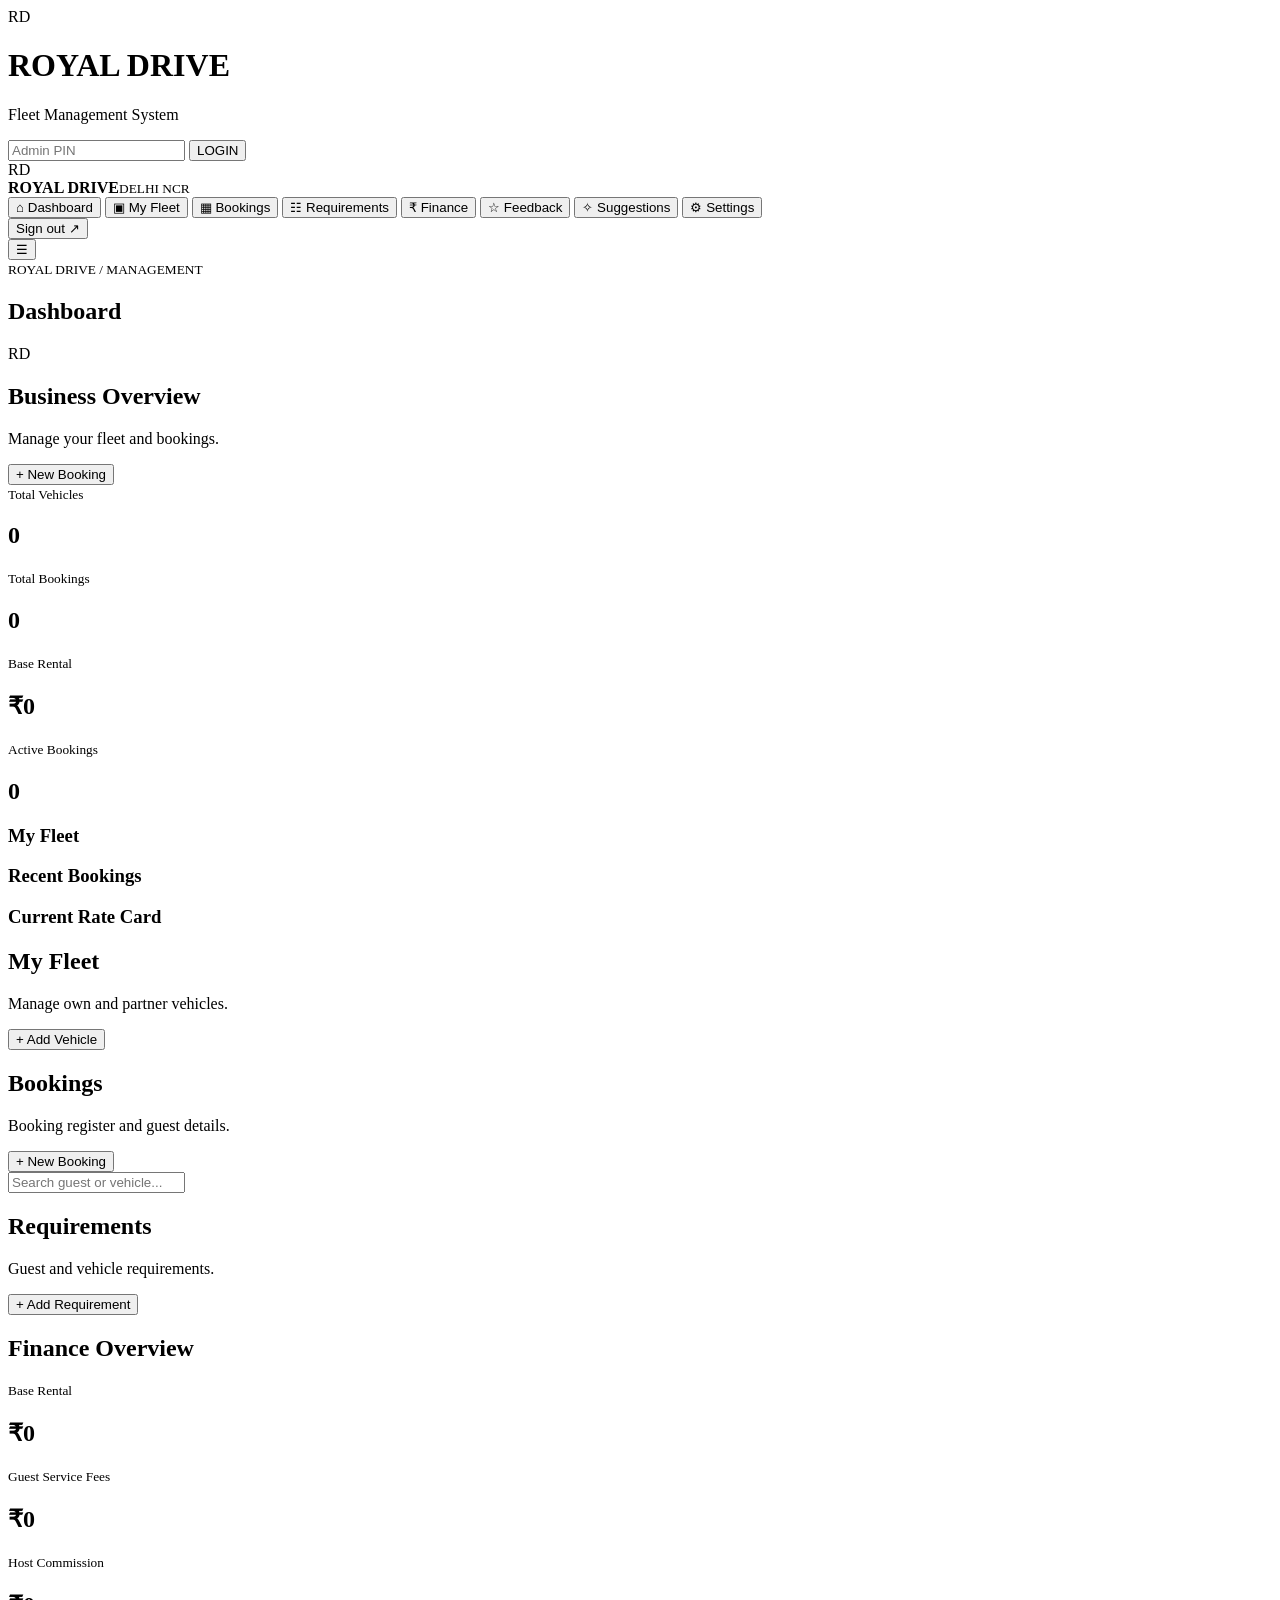
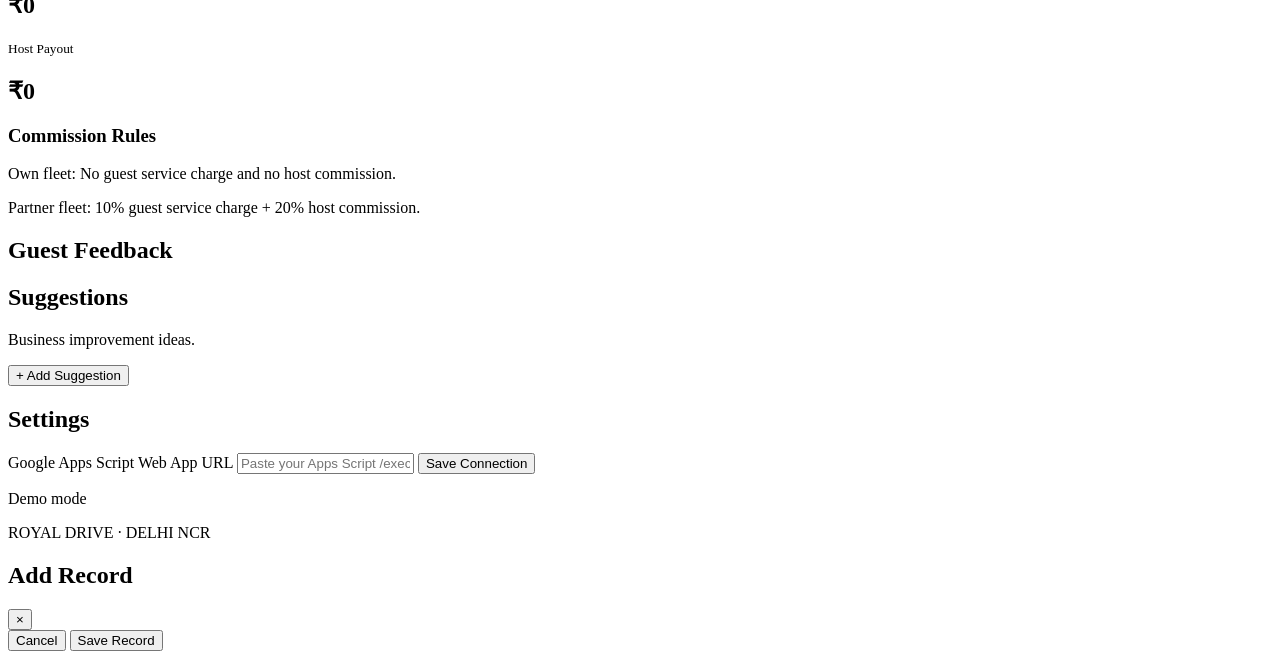
==== index.html @ b7920a38 "Add initial HTML structure for Royal Drive app" ====
<!DOCTYPE html>
<html lang="en">
<head>
<meta charset="UTF-8">
<meta name="viewport" content="width=device-width, initial-scale=1">
<meta name="theme-color" content="#101827">
<title>Royal Drive | Management</title>
<link rel="stylesheet" href="style.css">
</head>
<body>

<div id="login" class="login">
  <div class="login-box">
    <div class="logo">RD</div>
    <h1>ROYAL DRIVE</h1>
    <p>Fleet Management System</p>
    <input id="pin" type="password" placeholder="Admin PIN">
    <button onclick="login()">LOGIN</button>
    <small id="loginError"></small>
  </div>
</div>

<div id="app" class="hidden">
  <aside id="sidebar">
    <div class="brand"><span class="logo small">RD</span>
      <div><b>ROYAL DRIVE</b><small>DELHI NCR</small></div>
    </div>
    <nav>
      <button onclick="page('dashboard')">⌂ Dashboard</button>
      <button onclick="page('fleet')">▣ My Fleet</button>
      <button onclick="page('bookings')">▦ Bookings</button>
      <button onclick="page('requirements')">☷ Requirements</button>
      <button onclick="page('finance')">₹ Finance</button>
      <button onclick="page('feedback')">☆ Feedback</button>
      <button onclick="page('suggestions')">✧ Suggestions</button>
      <button onclick="page('settings')">⚙ Settings</button>
    </nav>
    <button class="logout" onclick="logout()">Sign out ↗</button>
  </aside>

  <main>
    <header>
      <button class="menu" onclick="toggleMenu()">☰</button>
      <div><small>ROYAL DRIVE / MANAGEMENT</small><h2 id="heading">Dashboard</h2></div>
      <span class="avatar">RD</span>
    </header>

    <section id="dashboard" class="screen">
      <div class="welcome">
        <div><h2>Business Overview</h2><p>Manage your fleet and bookings.</p></div>
        <button onclick="openBooking()">+ New Booking</button>
      </div>
      <div class="stats">
        <article><small>Total Vehicles</small><h2 id="totalFleet">0</h2></article>
        <article><small>Total Bookings</small><h2 id="totalBookings">0</h2></article>
        <article><small>Base Rental</small><h2 id="totalRevenue">₹0</h2></article>
        <article><small>Active Bookings</small><h2 id="activeBookings">0</h2></article>
      </div>
      <div class="panel">
        <h3>My Fleet</h3>
        <div id="dashboardFleet"></div>
      </div>
      <div class="panel">
        <h3>Recent Bookings</h3>
        <div id="recentBookings"></div>
      </div>
      <div class="panel">
        <h3>Current Rate Card</h3>
        <div id="rateCards"></div>
      </div>
    </section>

    <section id="fleet" class="screen hidden">
      <div class="section-title"><div><h2>My Fleet</h2><p>Manage own and partner vehicles.</p></div>
        <button onclick="openFleet()">+ Add Vehicle</button></div>
      <div id="fleetList" class="cards"></div>
    </section>

    <section id="bookings" class="screen hidden">
      <div class="section-title"><div><h2>Bookings</h2><p>Booking register and guest details.</p></div>
        <button onclick="openBooking()">+ New Booking</button></div>
      <input id="searchBooking" placeholder="Search guest or vehicle..." oninput="renderBookings()">
      <div id="bookingList"></div>
    </section>

    <section id="requirements" class="screen hidden">
      <div class="section-title"><div><h2>Requirements</h2><p>Guest and vehicle requirements.</p></div>
        <button onclick="openRequirement()">+ Add Requirement</button></div>
      <div id="requirementList" class="cards"></div>
    </section>

    <section id="finance" class="screen hidden">
      <h2>Finance Overview</h2>
      <div class="stats">
        <article><small>Base Rental</small><h2 id="finBase">₹0</h2></article>
        <article><small>Guest Service Fees</small><h2 id="finFees">₹0</h2></article>
        <article><small>Host Commission</small><h2 id="finCommission">₹0</h2></article>
        <article><small>Host Payout</small><h2 id="finPayout">₹0</h2></article>
      </div>
      <div class="panel">
        <h3>Commission Rules</h3>
        <p>Own fleet: No guest service charge and no host commission.</p>
        <p>Partner fleet: 10% guest service charge + 20% host commission.</p>
      </div>
    </section>

    <section id="feedback" class="screen hidden">
      <h2>Guest Feedback</h2>
      <div id="feedbackList" class="cards"></div>
    </section>

    <section id="suggestions" class="screen hidden">
      <div class="section-title"><div><h2>Suggestions</h2><p>Business improvement ideas.</p></div>
        <button onclick="openSuggestion()">+ Add Suggestion</button></div>
      <div id="suggestionList" class="cards"></div>
    </section>

    <section id="settings" class="screen hidden">
      <h2>Settings</h2>
      <div class="panel">
        <label>Google Apps Script Web App URL</label>
        <input id="apiUrl" placeholder="Paste your Apps Script /exec URL">
        <button onclick="saveSettings()">Save Connection</button>
        <p id="connectionStatus">Demo mode</p>
      </div>
    </section>

    <footer>ROYAL DRIVE · DELHI NCR</footer>
  </main>
</div>

<div id="modal" class="modal hidden">
  <div class="modal-box">
    <div class="modal-header">
      <h2 id="modalTitle">Add Record</h2>
      <button class="close" onclick="closeModal()">×</button>
    </div>
    <form id="recordForm">
      <div id="formFields" class="form-grid"></div>
      <div class="actions">
        <button type="button" class="secondary" onclick="closeModal()">Cancel</button>
        <button type="submit">Save Record</button>
      </div>
      <p id="formError" class="error"></p>
    </form>
  </div>
</div>

<div id="toast"></div>
<script src="app.js"></script>
</body>
</html>
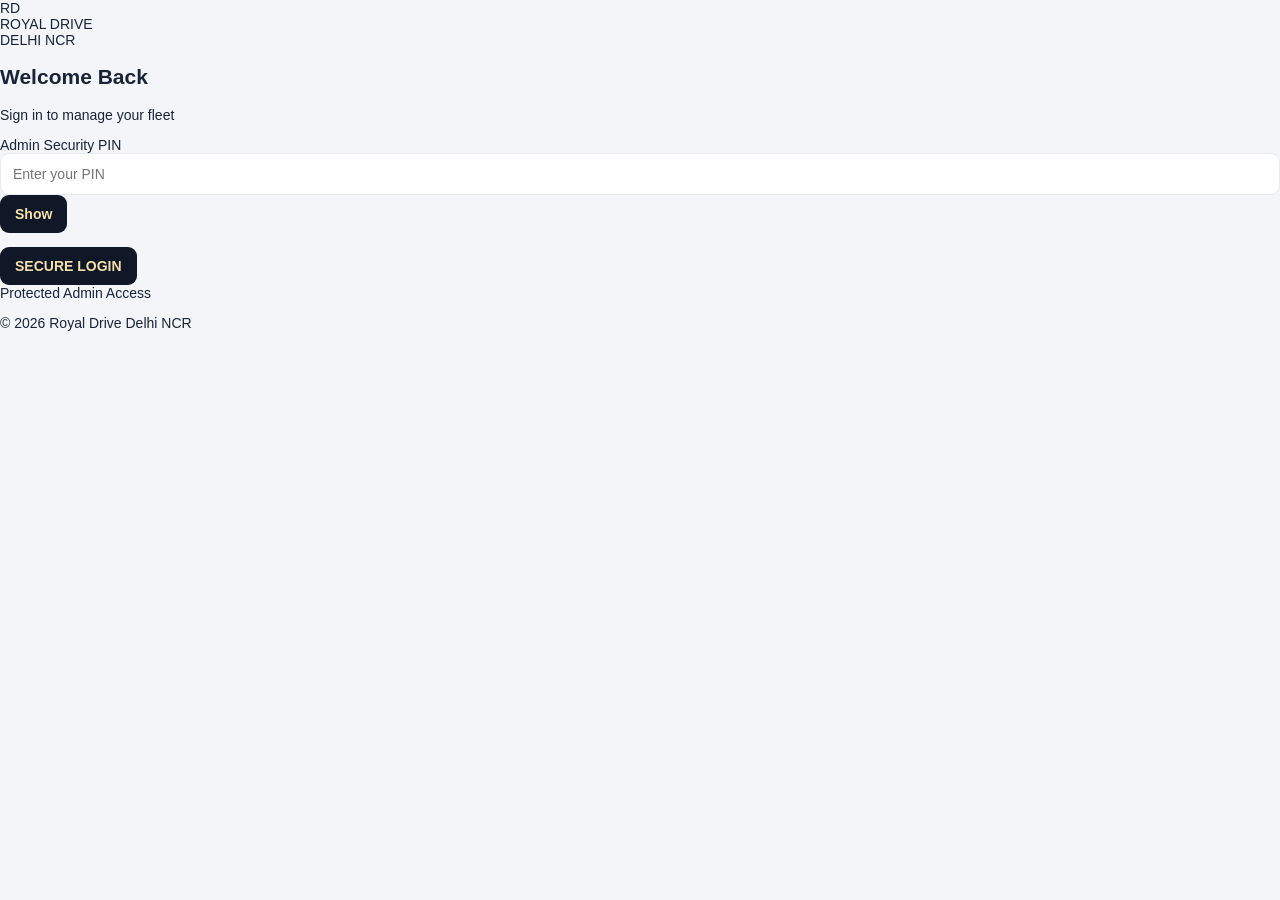
==== commit 8097a593: "Refactor index.html for improved layout and SEO Updated the title and added meta description for SEO" ====
--- a/index.html
+++ b/index.html
@@ -2,152 +2,551 @@
 <!DOCTYPE html>
 <html lang="en">
 <head>
-<meta charset="UTF-8">
-<meta name="viewport" content="width=device-width, initial-scale=1">
-<meta name="theme-color" content="#101827">
-<title>Royal Drive | Management</title>
-<link rel="stylesheet" href="style.css">
+  <meta charset="UTF-8">
+  <meta name="viewport" content="width=device-width, initial-scale=1.0">
+  <meta name="theme-color" content="#101827">
+
+  <title>Royal Drive | Fleet Management</title>
+
+  <meta name="description" content="Royal Drive Delhi NCR Fleet and Booking Management System">
+
+  <link rel="stylesheet" href="style.css">
+  <link rel="preconnect" href="https://fonts.googleapis.com">
+  <link rel="preconnect" href="https://fonts.gstatic.com" crossorigin>
+  <link href="https://fonts.googleapis.com/css2?family=DM+Sans:wght@400;500;600;700;800&family=Playfair+Display:wght@600;700&display=swap" rel="stylesheet">
+
 </head>
+
 <body>
 
-<div id="login" class="login">
-  <div class="login-box">
-    <div class="logo">RD</div>
-    <h1>ROYAL DRIVE</h1>
-    <p>Fleet Management System</p>
-    <input id="pin" type="password" placeholder="Admin PIN">
-    <button onclick="login()">LOGIN</button>
-    <small id="loginError"></small>
+  <!-- LOGIN SCREEN -->
+  <section id="loginScreen" class="login-screen">
+
+    <div class="login-card">
+
+      <div class="brand-logo">
+        <div class="logo-icon">RD</div>
+        <div class="brand-name">ROYAL <span>DRIVE</span></div>
+        <div class="brand-location">DELHI NCR</div>
+      </div>
+
+      <div class="login-heading">
+        <h1>Welcome Back</h1>
+        <p>Sign in to manage your fleet</p>
+      </div>
+
+      <form id="loginForm">
+
+        <label for="pin">Admin Security PIN</label>
+
+        <div class="pin-wrapper">
+          <input
+            type="password"
+            id="pin"
+            name="pin"
+            placeholder="Enter your PIN"
+            inputmode="numeric"
+            autocomplete="current-password"
+            maxlength="12"
+            required
+          >
+
+          <button type="button" id="togglePin" class="pin-toggle" aria-label="Show PIN">
+            Show
+          </button>
+        </div>
+
+        <p id="loginError" class="error-message" role="alert"></p>
+
+        <button type="submit" id="loginButton" class="primary-button">
+          <span id="loginButtonText">SECURE LOGIN</span>
+        </button>
+
+      </form>
+
+      <div class="login-footer">
+        <span class="security-dot"></span>
+        Protected Admin Access
+      </div>
+
+      <p class="copyright">
+        © 2026 Royal Drive Delhi NCR
+      </p>
+
+    </div>
+
+  </section>
+
+
+  <!-- MAIN APPLICATION -->
+  <div id="appScreen" class="app-screen hidden">
+
+    <!-- SIDEBAR -->
+    <aside id="sidebar" class="sidebar">
+
+      <div class="sidebar-brand">
+        <div class="logo-icon">RD</div>
+
+        <div>
+          <div class="brand-name">ROYAL <span>DRIVE</span></div>
+          <small>FLEET MANAGEMENT</small>
+        </div>
+
+      </div>
+
+      <div class="sidebar-label">MAIN MENU</div>
+
+      <nav class="navigation">
+
+        <button class="nav-item active" data-page="dashboard">
+          <span class="nav-icon">▦</span>
+          Dashboard
+        </button>
+
+        <button class="nav-item" data-page="bookings">
+          <span class="nav-icon">▤</span>
+          Bookings
+        </button>
+
+        <button class="nav-item" data-page="fleet">
+          <span class="nav-icon">▣</span>
+          My Fleet
+        </button>
+
+        <button class="nav-item" data-page="requirements">
+          <span class="nav-icon">◷</span>
+          Requirements
+        </button>
+
+        <button class="nav-item" data-page="feedback">
+          <span class="nav-icon">☆</span>
+          Guest Feedback
+        </button>
+
+        <button class="nav-item" data-page="suggestions">
+          <span class="nav-icon">✧</span>
+          Suggestions
+        </button>
+
+        <div class="sidebar-label">MANAGEMENT</div>
+
+        <button class="nav-item" data-page="reports">
+          <span class="nav-icon">▥</span>
+          Reports
+        </button>
+
+        <button class="nav-item" data-page="settings">
+          <span class="nav-icon">⚙</span>
+          Settings
+        </button>
+
+      </nav>
+
+      <div class="sidebar-bottom">
+
+        <div class="admin-profile">
+          <div class="admin-avatar">A</div>
+          <div>
+            <strong>Administrator</strong>
+            <small>Royal Drive Admin</small>
+          </div>
+        </div>
+
+        <button id="logoutButton" class="logout-button">
+          ↪ Logout
+        </button>
+
+      </div>
+
+    </aside>
+
+
+    <!-- MAIN CONTENT -->
+    <main class="main-content">
+
+      <header class="topbar">
+
+        <div class="topbar-left">
+          <button id="menuToggle" class="menu-toggle" aria-label="Toggle menu">
+            ☰
+          </button>
+
+          <div>
+            <h2 id="pageTitle">Dashboard</h2>
+            <p id="pageSubtitle">Your business overview</p>
+          </div>
+        </div>
+
+        <div class="topbar-right">
+          <div class="system-status">
+            <span id="connectionDot" class="status-dot"></span>
+            <span id="connectionText">Connecting...</span>
+          </div>
+
+          <div id="currentDate" class="current-date"></div>
+        </div>
+
+      </header>
+
+
+      <div class="content-area">
+
+        <!-- DASHBOARD -->
+        <section id="page-dashboard" class="page-section active">
+
+          <div class="welcome-section">
+            <div>
+              <h1>Business Overview</h1>
+              <p>Monitor your fleet and rental operations.</p>
+            </div>
+
+            <button class="primary-button small" data-action="new-booking">
+              + New Booking
+            </button>
+          </div>
+
+          <div class="stats-grid">
+
+            <article class="stat-card">
+              <div class="stat-label">Total Vehicles</div>
+              <div id="statVehicles" class="stat-value">0</div>
+              <div class="stat-note">Registered fleet</div>
+            </article>
+
+            <article class="stat-card">
+              <div class="stat-label">Total Bookings</div>
+              <div id="statBookings" class="stat-value">0</div>
+              <div class="stat-note">All bookings</div>
+            </article>
+
+            <article class="stat-card">
+              <div class="stat-label">Total Revenue</div>
+              <div id="statRevenue" class="stat-value">₹0</div>
+              <div class="stat-note">Recorded booking revenue</div>
+            </article>
+
+            <article class="stat-card">
+              <div class="stat-label">Active Bookings</div>
+              <div id="statActive" class="stat-value">0</div>
+              <div class="stat-note">Upcoming and ongoing</div>
+            </article>
+
+          </div>
+
+          <div class="dashboard-grid">
+
+            <div class="panel">
+              <div class="panel-header">
+                <div>
+                  <h3>Recent Bookings</h3>
+                  <p>Latest fleet activity</p>
+                </div>
+
+                <button class="text-button" data-page="bookings">
+                  View All →
+                </button>
+              </div>
+
+              <div id="recentBookings" class="table-container">
+                <div class="empty-state">No bookings available.</div>
+              </div>
+            </div>
+
+            <div class="panel">
+              <div class="panel-header">
+                <div>
+                  <h3>Fleet Overview</h3>
+                  <p>Vehicle availability</p>
+                </div>
+              </div>
+
+              <div id="fleetOverview">
+                <div class="empty-state">No fleet data available.</div>
+              </div>
+            </div>
+
+          </div>
+
+        </section>
+
+
+        <!-- BOOKINGS -->
+        <section id="page-bookings" class="page-section">
+
+          <div class="section-heading">
+            <div>
+              <h1>Booking Management</h1>
+              <p>Create and manage all vehicle bookings.</p>
+            </div>
+
+            <button class="primary-button small" id="addBookingButton">
+              + Add Booking
+            </button>
+          </div>
+
+          <div class="filter-bar">
+            <input id="bookingSearch" type="search" placeholder="Search guest, phone or booking ID">
+
+            <select id="bookingStatusFilter">
+              <option value="all">All Status</option>
+              <option value="Upcoming">Upcoming</option>
+              <option value="Ongoing">Ongoing</option>
+              <option value="Complete">Complete</option>
+              <option value="Cancelled">Cancelled</option>
+            </select>
+          </div>
+
+          <div id="bookingsContainer" class="panel table-container">
+            <div class="empty-state">Loading bookings...</div>
+          </div>
+
+        </section>
+
+
+        <!-- FLEET -->
+        <section id="page-fleet" class="page-section">
+
+          <div class="section-heading">
+            <div>
+              <h1>My Fleet</h1>
+              <p>Manage owned and partner vehicles.</p>
+            </div>
+
+            <button class="primary-button small" id="addVehicleButton">
+              + Add Vehicle
+            </button>
+          </div>
+
+          <div class="filter-bar">
+            <input id="fleetSearch" type="search" placeholder="Search vehicle">
+
+            <select id="fleetTypeFilter">
+              <option value="all">All Fleet</option>
+              <option value="Own">Own Fleet</option>
+              <option value="Partner">Partner Fleet</option>
+            </select>
+          </div>
+
+          <div id="fleetContainer" class="fleet-grid">
+            <div class="empty-state">Loading fleet...</div>
+          </div>
+
+        </section>
+
+
+        <!-- REQUIREMENTS -->
+        <section id="page-requirements" class="page-section">
+
+          <div class="section-heading">
+            <div>
+              <h1>Customer Requirements</h1>
+              <p>Manage customer enquiries and rental requirements.</p>
+            </div>
+
+            <button class="primary-button small" id="addRequirementButton">
+              + Add Requirement
+            </button>
+          </div>
+
+          <div id="requirementsContainer" class="panel table-container">
+            <div class="empty-state">No requirements available.</div>
+          </div>
+
+        </section>
+
+
+        <!-- FEEDBACK -->
+        <section id="page-feedback" class="page-section">
+
+          <div class="section-heading">
+            <div>
+              <h1>Guest Feedback</h1>
+              <p>Review customer experiences and ratings.</p>
+            </div>
+
+            <button class="primary-button small" id="addFeedbackButton">
+              + Add Feedback
+            </button>
+          </div>
+
+          <div id="feedbackContainer" class="feedback-grid">
+            <div class="empty-state">No feedback available.</div>
+          </div>
+
+        </section>
+
+
+        <!-- SUGGESTIONS -->
+        <section id="page-suggestions" class="page-section">
+
+          <div class="section-heading">
+            <div>
+              <h1>Suggestions</h1>
+              <p>Track business ideas and improvement suggestions.</p>
+            </div>
+
+            <button class="primary-button small" id="addSuggestionButton">
+              + Add Suggestion
+            </button>
+          </div>
+
+          <div id="suggestionsContainer" class="panel table-container">
+            <div class="empty-state">No suggestions available.</div>
+          </div>
+
+        </section>
+
+
+        <!-- REPORTS -->
+        <section id="page-reports" class="page-section">
+
+          <div class="section-heading">
+            <div>
+              <h1>Business Reports</h1>
+              <p>Analyse your fleet performance.</p>
+            </div>
+          </div>
+
+          <div class="stats-grid">
+
+            <article class="stat-card">
+              <div class="stat-label">Own Fleet Revenue</div>
+              <div id="reportOwnRevenue" class="stat-value">₹0</div>
+            </article>
+
+            <article class="stat-card">
+              <div class="stat-label">Partner Fleet Revenue</div>
+              <div id="reportPartnerRevenue" class="stat-value">₹0</div>
+            </article>
+
+            <article class="stat-card">
+              <div class="stat-label">Host Payout</div>
+              <div id="reportHostPayout" class="stat-value">₹0</div>
+            </article>
+
+            <article class="stat-card">
+              <div class="stat-label">Royal Drive Earnings</div>
+              <div id="reportEarnings" class="stat-value">₹0</div>
+            </article>
+
+          </div>
+
+          <div id="reportsContainer" class="panel">
+            <div class="empty-state">Reports will appear here.</div>
+          </div>
+
+        </section>
+
+
+        <!-- SETTINGS -->
+        <section id="page-settings" class="page-section">
+
+          <div class="section-heading">
+            <div>
+              <h1>Settings</h1>
+              <p>Configure your application and security.</p>
+            </div>
+          </div>
+
+          <div class="settings-grid">
+
+            <div class="panel">
+              <h3>Backend Configuration</h3>
+
+              <label for="apiUrl">Google Apps Script Web App URL</label>
+
+              <input
+                id="apiUrl"
+                type="url"
+                placeholder="https://script.google.com/macros/s/.../exec"
+              >
+
+              <button id="saveApiButton" class="primary-button small">
+                Save Backend URL
+              </button>
+
+              <p id="apiMessage" class="helper-text"></p>
+            </div>
+
+            <div class="panel">
+              <h3>Security</h3>
+
+              <p>Change your administrator login PIN.</p>
+
+              <label for="oldPin">Current PIN</label>
+              <input id="oldPin" type="password" inputmode="numeric">
+
+              <label for="newPin">New PIN</label>
+              <input id="newPin" type="password" inputmode="numeric">
+
+              <label for="confirmPin">Confirm New PIN</label>
+              <input id="confirmPin" type="password" inputmode="numeric">
+
+              <button id="changePinButton" class="primary-button small">
+                Update PIN
+              </button>
+
+              <p id="securityMessage" class="helper-text"></p>
+            </div>
+
+            <div class="panel">
+              <h3>Business Pricing Rules</h3>
+
+              <div class="pricing-rule">
+                <strong>Own Fleet</strong>
+                <p>Guest fee: 0% | Host commission: 0%</p>
+              </div>
+
+              <div class="pricing-rule">
+                <strong>Partner Fleet</strong>
+                <p>Guest fee: 10% | Host commission: 20%</p>
+              </div>
+
+            </div>
+
+          </div>
+
+        </section>
+
+      </div>
+
+      <footer class="app-footer">
+        Royal Drive Delhi NCR · Fleet Management System
+      </footer>
+
+    </main>
+
   </div>
-</div>
-
-<div id="app" class="hidden">
-  <aside id="sidebar">
-    <div class="brand"><span class="logo small">RD</span>
-      <div><b>ROYAL DRIVE</b><small>DELHI NCR</small></div>
+
+
+  <!-- MODAL CONTAINER -->
+  <div id="modalContainer" class="modal-container hidden">
+
+    <div class="modal-backdrop" id="modalBackdrop"></div>
+
+    <div class="modal-card">
+
+      <div class="modal-header">
+        <h3 id="modalTitle">Add Record</h3>
+
+        <button id="closeModalButton" class="close-button" aria-label="Close">
+          ×
+        </button>
+      </div>
+
+      <div id="modalBody"></div>
+
     </div>
-    <nav>
-      <button onclick="page('dashboard')">⌂ Dashboard</button>
-      <button onclick="page('fleet')">▣ My Fleet</button>
-      <button onclick="page('bookings')">▦ Bookings</button>
-      <button onclick="page('requirements')">☷ Requirements</button>
-      <button onclick="page('finance')">₹ Finance</button>
-      <button onclick="page('feedback')">☆ Feedback</button>
-      <button onclick="page('suggestions')">✧ Suggestions</button>
-      <button onclick="page('settings')">⚙ Settings</button>
-    </nav>
-    <button class="logout" onclick="logout()">Sign out ↗</button>
-  </aside>
-
-  <main>
-    <header>
-      <button class="menu" onclick="toggleMenu()">☰</button>
-      <div><small>ROYAL DRIVE / MANAGEMENT</small><h2 id="heading">Dashboard</h2></div>
-      <span class="avatar">RD</span>
-    </header>
-
-    <section id="dashboard" class="screen">
-      <div class="welcome">
-        <div><h2>Business Overview</h2><p>Manage your fleet and bookings.</p></div>
-        <button onclick="openBooking()">+ New Booking</button>
-      </div>
-      <div class="stats">
-        <article><small>Total Vehicles</small><h2 id="totalFleet">0</h2></article>
-        <article><small>Total Bookings</small><h2 id="totalBookings">0</h2></article>
-        <article><small>Base Rental</small><h2 id="totalRevenue">₹0</h2></article>
-        <article><small>Active Bookings</small><h2 id="activeBookings">0</h2></article>
-      </div>
-      <div class="panel">
-        <h3>My Fleet</h3>
-        <div id="dashboardFleet"></div>
-      </div>
-      <div class="panel">
-        <h3>Recent Bookings</h3>
-        <div id="recentBookings"></div>
-      </div>
-      <div class="panel">
-        <h3>Current Rate Card</h3>
-        <div id="rateCards"></div>
-      </div>
-    </section>
-
-    <section id="fleet" class="screen hidden">
-      <div class="section-title"><div><h2>My Fleet</h2><p>Manage own and partner vehicles.</p></div>
-        <button onclick="openFleet()">+ Add Vehicle</button></div>
-      <div id="fleetList" class="cards"></div>
-    </section>
-
-    <section id="bookings" class="screen hidden">
-      <div class="section-title"><div><h2>Bookings</h2><p>Booking register and guest details.</p></div>
-        <button onclick="openBooking()">+ New Booking</button></div>
-      <input id="searchBooking" placeholder="Search guest or vehicle..." oninput="renderBookings()">
-      <div id="bookingList"></div>
-    </section>
-
-    <section id="requirements" class="screen hidden">
-      <div class="section-title"><div><h2>Requirements</h2><p>Guest and vehicle requirements.</p></div>
-        <button onclick="openRequirement()">+ Add Requirement</button></div>
-      <div id="requirementList" class="cards"></div>
-    </section>
-
-    <section id="finance" class="screen hidden">
-      <h2>Finance Overview</h2>
-      <div class="stats">
-        <article><small>Base Rental</small><h2 id="finBase">₹0</h2></article>
-        <article><small>Guest Service Fees</small><h2 id="finFees">₹0</h2></article>
-        <article><small>Host Commission</small><h2 id="finCommission">₹0</h2></article>
-        <article><small>Host Payout</small><h2 id="finPayout">₹0</h2></article>
-      </div>
-      <div class="panel">
-        <h3>Commission Rules</h3>
-        <p>Own fleet: No guest service charge and no host commission.</p>
-        <p>Partner fleet: 10% guest service charge + 20% host commission.</p>
-      </div>
-    </section>
-
-    <section id="feedback" class="screen hidden">
-      <h2>Guest Feedback</h2>
-      <div id="feedbackList" class="cards"></div>
-    </section>
-
-    <section id="suggestions" class="screen hidden">
-      <div class="section-title"><div><h2>Suggestions</h2><p>Business improvement ideas.</p></div>
-        <button onclick="openSuggestion()">+ Add Suggestion</button></div>
-      <div id="suggestionList" class="cards"></div>
-    </section>
-
-    <section id="settings" class="screen hidden">
-      <h2>Settings</h2>
-      <div class="panel">
-        <label>Google Apps Script Web App URL</label>
-        <input id="apiUrl" placeholder="Paste your Apps Script /exec URL">
-        <button onclick="saveSettings()">Save Connection</button>
-        <p id="connectionStatus">Demo mode</p>
-      </div>
-    </section>
-
-    <footer>ROYAL DRIVE · DELHI NCR</footer>
-  </main>
-</div>
-
-<div id="modal" class="modal hidden">
-  <div class="modal-box">
-    <div class="modal-header">
-      <h2 id="modalTitle">Add Record</h2>
-      <button class="close" onclick="closeModal()">×</button>
-    </div>
-    <form id="recordForm">
-      <div id="formFields" class="form-grid"></div>
-      <div class="actions">
-        <button type="button" class="secondary" onclick="closeModal()">Cancel</button>
-        <button type="submit">Save Record</button>
-      </div>
-      <p id="formError" class="error"></p>
-    </form>
+
   </div>
-</div>
-
-<div id="toast"></div>
-<script src="app.js"></script>
+
+
+  <!-- NOTIFICATION -->
+  <div id="toast" class="toast" role="status"></div>
+
+
+  <!-- APPLICATION SCRIPTS -->
+  <script src="app.js"></script>
+
 </body>
 </html>
--- a/style.css
+++ b/style.css
@@ -0,0 +1,125 @@
+
+:root{
+  --navy:#101827;
+  --navy2:#1b293e;
+  --gold:#e6bd67;
+  --gold-light:#f5dfaa;
+  --bg:#f3f5f8;
+  --white:#fff;
+  --text:#192438;
+  --muted:#8993a3;
+  --line:#e7eaf0;
+  --green:#19845e;
+  --red:#d95757;
+}
+*{box-sizing:border-box}
+body{margin:0;background:var(--bg);color:var(--text);
+font-family:Arial,Helvetica,sans-serif;font-size:14px}
+button,input,select,textarea{font:inherit}
+button{cursor:pointer;border:0}
+.hidden{display:none!important}
+.login{min-height:100vh;background:var(--navy);display:grid;
+place-items:center;padding:20px}
+.login-box{background:white;width:100%;max-width:390px;
+padding:35px;border-radius:20px;text-align:center}
+.login-box h1{font-size:22px;letter-spacing:2px;margin:15px 0 4px}
+.login-box p{color:var(--muted)}
+.logo{width:55px;height:55px;border-radius:15px;
+background:var(--gold);color:var(--navy);display:grid;
+place-items:center;font-size:20px;font-weight:900;margin:auto}
+.login-box input{margin:20px 0 10px}
+input,select,textarea{width:100%;padding:12px;
+border:1px solid var(--line);border-radius:9px;
+outline:none;background:#fff}
+input:focus,select:focus,textarea:focus{
+border-color:var(--gold);box-shadow:0 0 0 3px #e6bd6730}
+button:not(.menu):not(.close){background:var(--navy);
+color:var(--gold-light);padding:11px 15px;border-radius:9px;
+font-weight:bold}
+.login-box button{width:100%}
+#sidebar{position:fixed;left:0;top:0;bottom:0;width:245px;
+background:var(--navy);color:white;padding:22px 15px;
+display:flex;flex-direction:column;z-index:10}
+.brand{display:flex;align-items:center;gap:10px;padding:0 8px 30px}
+.brand b{display:block;font-size:13px;letter-spacing:1px}
+.brand small{color:#8d9aaf;font-size:10px}
+.logo.small{width:40px;height:40px;font-size:15px;margin:0}
+nav{display:grid;gap:7px}
+nav button{text-align:left!important;background:transparent!important;
+color:#b4bdcb!important;padding:13px!important}
+nav button:hover{background:var(--navy2)!important;color:white!important}
+.logout{margin-top:auto}
+main{margin-left:245px;padding:25px 30px;max-width:1600px}
+header{display:flex;align-items:center;gap:12px;margin-bottom:28px}
+header h2{margin:3px 0;font-size:25px}
+header small{color:#a17d39;letter-spacing:1px;font-size:10px}
+.avatar{margin-left:auto;width:37px;height:37px;border-radius:50%;
+background:#ead6a8;color:#614a20;display:grid;place-items:center;
+font-weight:bold}
+.menu{display:none;background:var(--navy);color:white;padding:9px}
+.welcome,.section-title{display:flex;align-items:center;
+justify-content:space-between;gap:12px;margin-bottom:18px}
+.welcome h2,.section-title h2{font-size:19px;margin:0 0 4px}
+.welcome p,.section-title p{color:var(--muted);margin:0;font-size:12px}
+.stats{display:grid;grid-template-columns:repeat(4,1fr);gap:14px;
+margin-bottom:18px}
+.stats article,.panel{background:white;border:1px solid var(--line);
+border-radius:13px;padding:18px;margin-bottom:15px}
+.stats small{color:var(--muted)}
+.stats h2{font-size:25px;margin:9px 0 0}
+.panel h3{font-size:15px;margin:0 0 14px}
+.panel p{font-size:12px;color:#667286}
+.cards{display:grid;grid-template-columns:repeat(3,1fr);gap:14px}
+.card{background:white;border:1px solid var(--line);
+border-radius:13px;padding:17px;overflow-wrap:anywhere}
+.card h3{margin:0 0 7px;font-size:15px}
+.card p{color:var(--muted);font-size:12px}
+.card strong{font-size:19px}
+.tag{display:inline-block;background:#f8f0df;color:#99712d;
+padding:5px 9px;border-radius:20px;font-size:10px;font-weight:bold}
+#bookingList{display:grid;gap:10px;margin-top:14px}
+.booking{background:white;border:1px solid var(--line);
+border-radius:12px;padding:14px;display:grid;
+grid-template-columns:1.1fr 1fr 1fr auto;gap:12px;align-items:center}
+.booking small{display:block;color:var(--muted);font-size:10px}
+.booking b{font-size:12px}
+footer{padding:25px 0;color:#9aa3b1;font-size:10px;
+letter-spacing:1.5px}
+.modal{position:fixed;inset:0;background:#0b1424bb;
+z-index:30;display:grid;place-items:center;padding:15px}
+.modal-box{background:white;border-radius:17px;padding:22px;
+width:100%;max-width:570px;max-height:90vh;overflow:auto}
+.modal-header{display:flex;justify-content:space-between;align-items:center}
+.modal-header h2{font-size:20px}
+.close{background:#eef0f4!important;color:#333!important;
+font-size:20px;padding:5px 12px!important}
+.form-grid{display:grid;grid-template-columns:1fr 1fr;gap:12px}
+.field{display:grid;gap:6px}
+.field label{font-size:11px;font-weight:bold}
+.field.full{grid-column:1/-1}
+.actions{display:flex;justify-content:flex-end;gap:9px;margin-top:20px}
+.secondary{background:#edf0f4!important;color:#334!important}
+.error{color:var(--red);font-size:12px}
+#toast{position:fixed;bottom:20px;left:50%;
+transform:translateX(-50%);background:var(--navy);color:white;
+padding:12px 18px;border-radius:10px;display:none;z-index:40}
+@media(max-width:900px){
+ .stats{grid-template-columns:repeat(2,1fr)}
+ .cards{grid-template-columns:repeat(2,1fr)}
+}
+@media(max-width:650px){
+ #sidebar{transform:translateX(-100%);transition:.25s;width:260px}
+ #sidebar.open{transform:translateX(0)}
+ main{margin:0;padding:17px 13px}
+ .menu{display:block}
+ header h2{font-size:21px}
+ .stats{gap:8px}
+ .stats article{padding:13px}
+ .stats h2{font-size:21px}
+ .cards{grid-template-columns:1fr}
+ .welcome,.section-title{align-items:flex-start}
+ .welcome button,.section-title button{font-size:11px;padding:10px}
+ .booking{grid-template-columns:1fr 1fr}
+ .form-grid{grid-template-columns:1fr}
+ .field.full{grid-column:auto}
+}
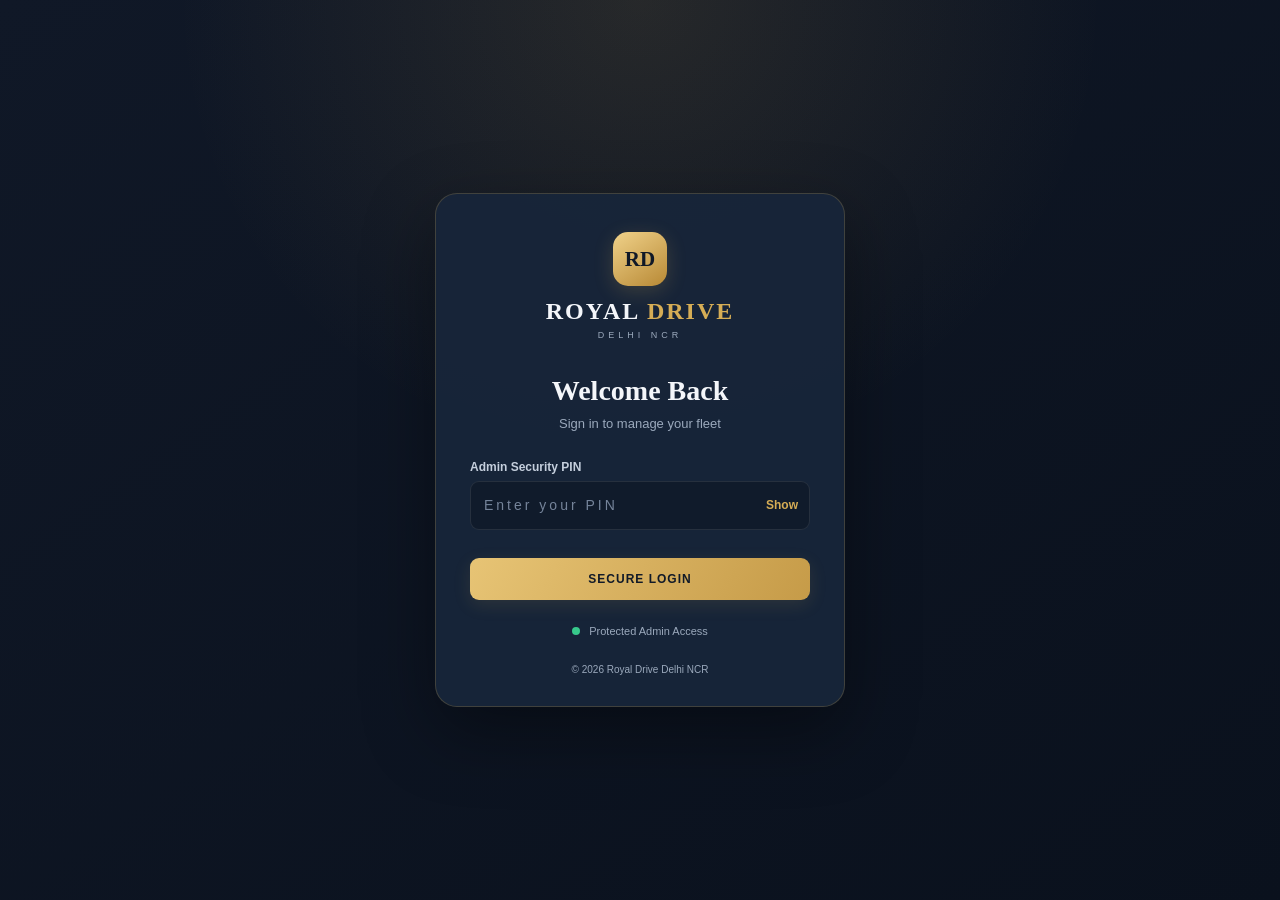
==== commit e9a38144: "Add event prevention to login form submission" ====
--- a/index.html
+++ b/index.html
@@ -35,7 +35,7 @@
         <p>Sign in to manage your fleet</p>
       </div>
 
-      <form id="loginForm">
+      <form id="loginForm" onsubmit="event.preventDefault(); if (typeof login === 'function') { login(); } return false;">
 
         <label for="pin">Admin Security PIN</label>
 
--- a/style.css
+++ b/style.css
@@ -1,125 +1,989 @@
 
-:root{
-  --navy:#101827;
-  --navy2:#1b293e;
-  --gold:#e6bd67;
-  --gold-light:#f5dfaa;
-  --bg:#f3f5f8;
-  --white:#fff;
-  --text:#192438;
-  --muted:#8993a3;
-  --line:#e7eaf0;
-  --green:#19845e;
-  --red:#d95757;
-}
-*{box-sizing:border-box}
-body{margin:0;background:var(--bg);color:var(--text);
-font-family:Arial,Helvetica,sans-serif;font-size:14px}
-button,input,select,textarea{font:inherit}
-button{cursor:pointer;border:0}
-.hidden{display:none!important}
-.login{min-height:100vh;background:var(--navy);display:grid;
-place-items:center;padding:20px}
-.login-box{background:white;width:100%;max-width:390px;
-padding:35px;border-radius:20px;text-align:center}
-.login-box h1{font-size:22px;letter-spacing:2px;margin:15px 0 4px}
-.login-box p{color:var(--muted)}
-.logo{width:55px;height:55px;border-radius:15px;
-background:var(--gold);color:var(--navy);display:grid;
-place-items:center;font-size:20px;font-weight:900;margin:auto}
-.login-box input{margin:20px 0 10px}
-input,select,textarea{width:100%;padding:12px;
-border:1px solid var(--line);border-radius:9px;
-outline:none;background:#fff}
-input:focus,select:focus,textarea:focus{
-border-color:var(--gold);box-shadow:0 0 0 3px #e6bd6730}
-button:not(.menu):not(.close){background:var(--navy);
-color:var(--gold-light);padding:11px 15px;border-radius:9px;
-font-weight:bold}
-.login-box button{width:100%}
-#sidebar{position:fixed;left:0;top:0;bottom:0;width:245px;
-background:var(--navy);color:white;padding:22px 15px;
-display:flex;flex-direction:column;z-index:10}
-.brand{display:flex;align-items:center;gap:10px;padding:0 8px 30px}
-.brand b{display:block;font-size:13px;letter-spacing:1px}
-.brand small{color:#8d9aaf;font-size:10px}
-.logo.small{width:40px;height:40px;font-size:15px;margin:0}
-nav{display:grid;gap:7px}
-nav button{text-align:left!important;background:transparent!important;
-color:#b4bdcb!important;padding:13px!important}
-nav button:hover{background:var(--navy2)!important;color:white!important}
-.logout{margin-top:auto}
-main{margin-left:245px;padding:25px 30px;max-width:1600px}
-header{display:flex;align-items:center;gap:12px;margin-bottom:28px}
-header h2{margin:3px 0;font-size:25px}
-header small{color:#a17d39;letter-spacing:1px;font-size:10px}
-.avatar{margin-left:auto;width:37px;height:37px;border-radius:50%;
-background:#ead6a8;color:#614a20;display:grid;place-items:center;
-font-weight:bold}
-.menu{display:none;background:var(--navy);color:white;padding:9px}
-.welcome,.section-title{display:flex;align-items:center;
-justify-content:space-between;gap:12px;margin-bottom:18px}
-.welcome h2,.section-title h2{font-size:19px;margin:0 0 4px}
-.welcome p,.section-title p{color:var(--muted);margin:0;font-size:12px}
-.stats{display:grid;grid-template-columns:repeat(4,1fr);gap:14px;
-margin-bottom:18px}
-.stats article,.panel{background:white;border:1px solid var(--line);
-border-radius:13px;padding:18px;margin-bottom:15px}
-.stats small{color:var(--muted)}
-.stats h2{font-size:25px;margin:9px 0 0}
-.panel h3{font-size:15px;margin:0 0 14px}
-.panel p{font-size:12px;color:#667286}
-.cards{display:grid;grid-template-columns:repeat(3,1fr);gap:14px}
-.card{background:white;border:1px solid var(--line);
-border-radius:13px;padding:17px;overflow-wrap:anywhere}
-.card h3{margin:0 0 7px;font-size:15px}
-.card p{color:var(--muted);font-size:12px}
-.card strong{font-size:19px}
-.tag{display:inline-block;background:#f8f0df;color:#99712d;
-padding:5px 9px;border-radius:20px;font-size:10px;font-weight:bold}
-#bookingList{display:grid;gap:10px;margin-top:14px}
-.booking{background:white;border:1px solid var(--line);
-border-radius:12px;padding:14px;display:grid;
-grid-template-columns:1.1fr 1fr 1fr auto;gap:12px;align-items:center}
-.booking small{display:block;color:var(--muted);font-size:10px}
-.booking b{font-size:12px}
-footer{padding:25px 0;color:#9aa3b1;font-size:10px;
-letter-spacing:1.5px}
-.modal{position:fixed;inset:0;background:#0b1424bb;
-z-index:30;display:grid;place-items:center;padding:15px}
-.modal-box{background:white;border-radius:17px;padding:22px;
-width:100%;max-width:570px;max-height:90vh;overflow:auto}
-.modal-header{display:flex;justify-content:space-between;align-items:center}
-.modal-header h2{font-size:20px}
-.close{background:#eef0f4!important;color:#333!important;
-font-size:20px;padding:5px 12px!important}
-.form-grid{display:grid;grid-template-columns:1fr 1fr;gap:12px}
-.field{display:grid;gap:6px}
-.field label{font-size:11px;font-weight:bold}
-.field.full{grid-column:1/-1}
-.actions{display:flex;justify-content:flex-end;gap:9px;margin-top:20px}
-.secondary{background:#edf0f4!important;color:#334!important}
-.error{color:var(--red);font-size:12px}
-#toast{position:fixed;bottom:20px;left:50%;
-transform:translateX(-50%);background:var(--navy);color:white;
-padding:12px 18px;border-radius:10px;display:none;z-index:40}
-@media(max-width:900px){
- .stats{grid-template-columns:repeat(2,1fr)}
- .cards{grid-template-columns:repeat(2,1fr)}
-}
-@media(max-width:650px){
- #sidebar{transform:translateX(-100%);transition:.25s;width:260px}
- #sidebar.open{transform:translateX(0)}
- main{margin:0;padding:17px 13px}
- .menu{display:block}
- header h2{font-size:21px}
- .stats{gap:8px}
- .stats article{padding:13px}
- .stats h2{font-size:21px}
- .cards{grid-template-columns:1fr}
- .welcome,.section-title{align-items:flex-start}
- .welcome button,.section-title button{font-size:11px;padding:10px}
- .booking{grid-template-columns:1fr 1fr}
- .form-grid{grid-template-columns:1fr}
- .field.full{grid-column:auto}
-}
+:root {
+  --bg: #101827;
+  --bg-light: #172337;
+  --sidebar: #0c1421;
+  --panel: #18263a;
+  --panel-hover: #203149;
+  --gold: #d6ad55;
+  --gold-light: #f1d58c;
+  --text: #f4f6fa;
+  --muted: #9ba9bc;
+  --border: rgba(255,255,255,.09);
+  --green: #37c98b;
+  --red: #f07878;
+  --blue: #69a9ef;
+  --radius: 14px;
+  --shadow: 0 12px 35px rgba(0,0,0,.18);
+}
+
+* {
+  box-sizing: border-box;
+  margin: 0;
+  padding: 0;
+}
+
+html {
+  scroll-behavior: smooth;
+}
+
+body {
+  background: var(--bg);
+  color: var(--text);
+  font-family: 'DM Sans', sans-serif;
+  font-size: 14px;
+  min-height: 100vh;
+}
+
+button, input, select, textarea {
+  font: inherit;
+}
+
+button {
+  cursor: pointer;
+}
+
+input, select, textarea {
+  width: 100%;
+  background: #101b2b;
+  border: 1px solid var(--border);
+  border-radius: 9px;
+  color: var(--text);
+  padding: 12px 13px;
+  outline: none;
+  transition: .2s;
+}
+
+input:focus, select:focus, textarea:focus {
+  border-color: var(--gold);
+  box-shadow: 0 0 0 3px rgba(214,173,85,.10);
+}
+
+input::placeholder, textarea::placeholder {
+  color: #75849a;
+}
+
+select option {
+  background: #172337;
+}
+
+label {
+  display: block;
+  color: var(--muted);
+  font-size: 12px;
+  font-weight: 600;
+  margin: 15px 0 7px;
+}
+
+h1, h2, h3 {
+  color: var(--text);
+}
+
+p {
+  color: var(--muted);
+  line-height: 1.6;
+}
+
+.hidden {
+  display: none !important;
+}
+
+/* LOGIN */
+
+.login-screen {
+  min-height: 100vh;
+  display: flex;
+  align-items: center;
+  justify-content: center;
+  padding: 25px;
+  background:
+    radial-gradient(circle at 50% 0%, rgba(214,173,85,.12), transparent 42%),
+    linear-gradient(145deg, #101827, #0a111d);
+}
+
+.login-card {
+  width: 100%;
+  max-width: 410px;
+  background: rgba(24,38,58,.94);
+  border: 1px solid rgba(214,173,85,.22);
+  border-radius: 22px;
+  padding: 38px 34px 28px;
+  box-shadow: 0 25px 70px rgba(0,0,0,.38);
+}
+
+.brand-logo {
+  text-align: center;
+  margin-bottom: 35px;
+}
+
+.logo-icon {
+  width: 54px;
+  height: 54px;
+  border-radius: 15px;
+  background: linear-gradient(145deg, #f0d28a, #b88935);
+  color: #101827;
+  font-family: 'Playfair Display', serif;
+  font-size: 21px;
+  font-weight: 700;
+  display: inline-flex;
+  align-items: center;
+  justify-content: center;
+  flex-shrink: 0;
+  box-shadow: 0 5px 20px rgba(214,173,85,.2);
+}
+
+.brand-name {
+  font-family: 'Playfair Display', serif;
+  font-size: 24px;
+  font-weight: 700;
+  letter-spacing: 2px;
+  margin-top: 12px;
+}
+
+.brand-name span {
+  color: var(--gold);
+}
+
+.brand-location {
+  color: var(--muted);
+  letter-spacing: 4px;
+  font-size: 9px;
+  margin-top: 5px;
+}
+
+.login-heading {
+  text-align: center;
+  margin-bottom: 25px;
+}
+
+.login-heading h1 {
+  font-family: 'Playfair Display', serif;
+  font-size: 28px;
+  margin-bottom: 7px;
+}
+
+.login-heading p {
+  font-size: 13px;
+}
+
+.login-card label {
+  color: #c5cfdd;
+}
+
+.pin-wrapper {
+  position: relative;
+}
+
+.pin-wrapper input {
+  padding-right: 65px;
+  height: 49px;
+  letter-spacing: 3px;
+}
+
+.pin-toggle {
+  position: absolute;
+  right: 12px;
+  top: 50%;
+  transform: translateY(-50%);
+  background: transparent;
+  border: none;
+  color: var(--gold);
+  font-size: 12px;
+  font-weight: 700;
+}
+
+.error-message {
+  color: var(--red);
+  min-height: 20px;
+  font-size: 12px;
+  margin-top: 8px;
+}
+
+.primary-button {
+  width: 100%;
+  border: 0;
+  border-radius: 9px;
+  background: linear-gradient(120deg, #e7c475, #c69b48);
+  color: #111a28;
+  padding: 14px 18px;
+  font-size: 12px;
+  font-weight: 800;
+  letter-spacing: 1px;
+  transition: .2s;
+  box-shadow: 0 5px 18px rgba(214,173,85,.12);
+}
+
+.primary-button:hover {
+  filter: brightness(1.08);
+  transform: translateY(-1px);
+}
+
+.primary-button:disabled {
+  opacity: .55;
+  cursor: not-allowed;
+  transform: none;
+}
+
+.primary-button.small {
+  width: auto;
+  padding: 11px 16px;
+  font-size: 11px;
+  white-space: nowrap;
+}
+
+.login-footer {
+  text-align: center;
+  color: var(--muted);
+  font-size: 11px;
+  margin-top: 25px;
+}
+
+.security-dot, .status-dot {
+  display: inline-block;
+  height: 8px;
+  width: 8px;
+  border-radius: 50%;
+  background: var(--green);
+  margin-right: 6px;
+}
+
+.copyright {
+  text-align: center;
+  font-size: 10px;
+  margin-top: 25px;
+}
+
+/* APPLICATION LAYOUT */
+
+.app-screen {
+  min-height: 100vh;
+  display: flex;
+}
+
+.sidebar {
+  width: 250px;
+  min-width: 250px;
+  background: var(--sidebar);
+  border-right: 1px solid var(--border);
+  min-height: 100vh;
+  display: flex;
+  flex-direction: column;
+  padding: 23px 15px;
+  transition: .25s;
+  z-index: 50;
+}
+
+.sidebar-brand {
+  display: flex;
+  align-items: center;
+  gap: 12px;
+  padding: 0 8px 27px;
+  border-bottom: 1px solid var(--border);
+}
+
+.sidebar-brand .logo-icon {
+  width: 43px;
+  height: 43px;
+  font-size: 17px;
+  border-radius: 12px;
+}
+
+.sidebar-brand .brand-name {
+  font-size: 16px;
+  margin: 0;
+  letter-spacing: 1px;
+}
+
+.sidebar-brand small {
+  color: var(--muted);
+  font-size: 8px;
+  letter-spacing: 1.5px;
+}
+
+.sidebar-label {
+  color: #718096;
+  font-size: 9px;
+  letter-spacing: 1.5px;
+  font-weight: 800;
+  margin: 27px 10px 11px;
+}
+
+.navigation {
+  display: flex;
+  flex-direction: column;
+  gap: 5px;
+}
+
+.nav-item {
+  border: 0;
+  background: transparent;
+  color: #a9b5c6;
+  width: 100%;
+  text-align: left;
+  border-radius: 9px;
+  padding: 12px 13px;
+  display: flex;
+  align-items: center;
+  gap: 13px;
+  font-size: 12px;
+  font-weight: 600;
+  transition: .2s;
+}
+
+.nav-item:hover {
+  background: var(--panel);
+  color: white;
+}
+
+.nav-item.active {
+  background: rgba(214,173,85,.13);
+  color: var(--gold-light);
+  border-left: 3px solid var(--gold);
+}
+
+.nav-icon {
+  width: 18px;
+  text-align: center;
+  font-size: 17px;
+}
+
+.sidebar-bottom {
+  margin-top: auto;
+  border-top: 1px solid var(--border);
+  padding-top: 18px;
+}
+
+.admin-profile {
+  display: flex;
+  align-items: center;
+  gap: 10px;
+  padding: 8px;
+}
+
+.admin-avatar {
+  width: 36px;
+  height: 36px;
+  border-radius: 50%;
+  background: rgba(214,173,85,.17);
+  color: var(--gold-light);
+  display: grid;
+  place-items: center;
+  font-weight: 800;
+}
+
+.admin-profile strong {
+  display: block;
+  font-size: 11px;
+}
+
+.admin-profile small {
+  color: var(--muted);
+  font-size: 10px;
+}
+
+.logout-button {
+  width: 100%;
+  padding: 11px;
+  margin-top: 12px;
+  background: rgba(240,120,120,.08);
+  border: 1px solid rgba(240,120,120,.12);
+  border-radius: 8px;
+  color: #ef9292;
+  text-align: left;
+  font-size: 12px;
+}
+
+/* MAIN CONTENT */
+
+.main-content {
+  flex: 1;
+  min-width: 0;
+  display: flex;
+  flex-direction: column;
+}
+
+.topbar {
+  min-height: 78px;
+  border-bottom: 1px solid var(--border);
+  background: rgba(16,24,39,.92);
+  padding: 15px 30px;
+  display: flex;
+  align-items: center;
+  justify-content: space-between;
+  gap: 15px;
+  position: sticky;
+  top: 0;
+  z-index: 20;
+}
+
+.topbar-left, .topbar-right {
+  display: flex;
+  align-items: center;
+  gap: 14px;
+}
+
+.topbar h2 {
+  font-size: 17px;
+  font-weight: 700;
+}
+
+.topbar p {
+  font-size: 11px;
+}
+
+.system-status {
+  color: var(--muted);
+  font-size: 10px;
+  white-space: nowrap;
+}
+
+.current-date {
+  color: var(--gold-light);
+  font-size: 11px;
+  white-space: nowrap;
+}
+
+.menu-toggle {
+  display: none;
+  border: 1px solid var(--border);
+  background: var(--panel);
+  color: white;
+  padding: 8px 11px;
+  border-radius: 7px;
+}
+
+.content-area {
+  padding: 28px 30px;
+  flex: 1;
+}
+
+.page-section {
+  display: none;
+  animation: fadeIn .25s ease;
+}
+
+.page-section.active {
+  display: block;
+}
+
+@keyframes fadeIn {
+  from { opacity: 0; transform: translateY(5px); }
+  to { opacity: 1; transform: translateY(0); }
+}
+
+.welcome-section, .section-heading {
+  display: flex;
+  justify-content: space-between;
+  align-items: center;
+  gap: 15px;
+  margin-bottom: 25px;
+}
+
+.welcome-section h1, .section-heading h1 {
+  font-family: 'Playfair Display', serif;
+  font-size: 24px;
+  margin-bottom: 5px;
+}
+
+.welcome-section p, .section-heading p {
+  font-size: 12px;
+}
+
+/* DASHBOARD CARDS */
+
+.stats-grid {
+  display: grid;
+  grid-template-columns: repeat(4, minmax(0, 1fr));
+  gap: 16px;
+  margin-bottom: 22px;
+}
+
+.stat-card {
+  background: linear-gradient(145deg, #1a2a40, #172438);
+  border: 1px solid var(--border);
+  border-radius: var(--radius);
+  padding: 20px;
+  min-width: 0;
+  box-shadow: var(--shadow);
+}
+
+.stat-label {
+  color: var(--muted);
+  font-size: 11px;
+  font-weight: 600;
+}
+
+.stat-value {
+  font-size: clamp(20px, 2vw, 27px);
+  font-weight: 800;
+  margin: 13px 0 5px;
+  overflow-wrap: anywhere;
+}
+
+.stat-note {
+  color: #7f91a8;
+  font-size: 10px;
+}
+
+.dashboard-grid {
+  display: grid;
+  grid-template-columns: 1.6fr 1fr;
+  gap: 18px;
+}
+
+.panel {
+  background: var(--panel);
+  border: 1px solid var(--border);
+  border-radius: var(--radius);
+  padding: 20px;
+  min-width: 0;
+  margin-bottom: 18px;
+}
+
+.panel-header {
+  display: flex;
+  align-items: center;
+  justify-content: space-between;
+  gap: 12px;
+  margin-bottom: 18px;
+}
+
+.panel-header h3, .panel h3 {
+  font-size: 14px;
+  margin-bottom: 5px;
+}
+
+.panel-header p {
+  font-size: 10px;
+}
+
+.text-button {
+  color: var(--gold);
+  background: transparent;
+  border: 0;
+  font-size: 11px;
+  font-weight: 700;
+}
+
+/* TABLES */
+
+.table-container {
+  overflow-x: auto;
+}
+
+table {
+  width: 100%;
+  border-collapse: collapse;
+  min-width: 620px;
+}
+
+th {
+  color: #8d9cb0;
+  text-align: left;
+  font-size: 10px;
+  text-transform: uppercase;
+  letter-spacing: .5px;
+  font-weight: 700;
+  padding: 13px 12px;
+  border-bottom: 1px solid var(--border);
+  white-space: nowrap;
+}
+
+td {
+  color: #dce3ec;
+  padding: 14px 12px;
+  border-bottom: 1px solid var(--border);
+  font-size: 11px;
+  vertical-align: middle;
+}
+
+tr:last-child td {
+  border-bottom: none;
+}
+
+tbody tr:hover {
+  background: rgba(255,255,255,.025);
+}
+
+/* FILTERS */
+
+.filter-bar {
+  display: flex;
+  gap: 12px;
+  margin-bottom: 18px;
+}
+
+.filter-bar input {
+  max-width: 400px;
+}
+
+.filter-bar select {
+  max-width: 190px;
+}
+
+/* FLEET */
+
+.fleet-grid, .feedback-grid {
+  display: grid;
+  grid-template-columns: repeat(3, minmax(0, 1fr));
+  gap: 16px;
+}
+
+.fleet-card, .feedback-card {
+  background: var(--panel);
+  border: 1px solid var(--border);
+  border-radius: var(--radius);
+  padding: 19px;
+  min-width: 0;
+}
+
+.fleet-card h3 {
+  font-size: 15px;
+  margin: 12px 0 7px;
+}
+
+.fleet-card p, .feedback-card p {
+  font-size: 11px;
+  margin: 5px 0;
+}
+
+.fleet-card .vehicle-rate {
+  color: var(--gold-light);
+  font-size: 19px;
+  font-weight: 800;
+  margin-top: 15px;
+}
+
+.card-actions {
+  display: flex;
+  gap: 8px;
+  margin-top: 15px;
+}
+
+/* STATUS */
+
+.status-badge {
+  display: inline-block;
+  border-radius: 20px;
+  padding: 5px 9px;
+  font-size: 9px;
+  font-weight: 700;
+  white-space: nowrap;
+  background: rgba(105,169,239,.12);
+  color: var(--blue);
+}
+
+.status-badge.complete,
+.status-badge.available {
+  background: rgba(55,201,139,.12);
+  color: var(--green);
+}
+
+.status-badge.cancelled,
+.status-badge.unavailable {
+  background: rgba(240,120,120,.12);
+  color: var(--red);
+}
+
+.status-badge.ongoing {
+  background: rgba(214,173,85,.13);
+  color: var(--gold-light);
+}
+
+/* ACTION BUTTONS */
+
+.action-button {
+  background: rgba(255,255,255,.06);
+  border: 1px solid var(--border);
+  color: var(--text);
+  border-radius: 6px;
+  padding: 6px 9px;
+  font-size: 10px;
+}
+
+.action-button:hover {
+  border-color: var(--gold);
+  color: var(--gold);
+}
+
+.action-button.danger {
+  color: var(--red);
+}
+
+/* EMPTY STATE */
+
+.empty-state {
+  padding: 35px 15px;
+  color: #8291a6;
+  font-size: 12px;
+  text-align: center;
+}
+
+/* SETTINGS */
+
+.settings-grid {
+  display: grid;
+  grid-template-columns: repeat(2, minmax(0, 1fr));
+  gap: 18px;
+}
+
+.settings-grid .panel {
+  margin: 0;
+}
+
+.settings-grid .primary-button {
+  margin-top: 15px;
+}
+
+.helper-text {
+  font-size: 11px;
+  margin-top: 10px;
+}
+
+.pricing-rule {
+  padding: 13px;
+  margin-top: 12px;
+  border-radius: 9px;
+  background: rgba(255,255,255,.035);
+}
+
+.pricing-rule strong {
+  color: var(--gold-light);
+  font-size: 12px;
+}
+
+.pricing-rule p {
+  font-size: 11px;
+  margin-top: 4px;
+}
+
+/* MODAL */
+
+.modal-container {
+  position: fixed;
+  inset: 0;
+  z-index: 100;
+  display: flex;
+  align-items: center;
+  justify-content: center;
+  padding: 18px;
+}
+
+.modal-backdrop {
+  position: absolute;
+  inset: 0;
+  background: rgba(0,0,0,.72);
+  backdrop-filter: blur(4px);
+}
+
+.modal-card {
+  position: relative;
+  z-index: 1;
+  width: 100%;
+  max-width: 540px;
+  max-height: 90vh;
+  overflow-y: auto;
+  background: #1a2a40;
+  border: 1px solid rgba(214,173,85,.2);
+  border-radius: 16px;
+  padding: 22px;
+  box-shadow: 0 25px 80px rgba(0,0,0,.5);
+}
+
+.modal-header {
+  display: flex;
+  justify-content: space-between;
+  align-items: center;
+  margin-bottom: 20px;
+}
+
+.modal-header h3 {
+  font-family: 'Playfair Display', serif;
+  font-size: 19px;
+}
+
+.close-button {
+  background: transparent;
+  border: 0;
+  color: var(--muted);
+  font-size: 25px;
+}
+
+.modal-card form {
+  display: flex;
+  flex-direction: column;
+  gap: 3px;
+}
+
+.modal-card .primary-button {
+  margin-top: 18px;
+}
+
+.form-grid {
+  display: grid;
+  grid-template-columns: repeat(2, minmax(0, 1fr));
+  gap: 0 12px;
+}
+
+/* TOAST */
+
+.toast {
+  position: fixed;
+  bottom: 25px;
+  right: 25px;
+  max-width: min(360px, calc(100vw - 30px));
+  background: #23364d;
+  border: 1px solid rgba(214,173,85,.35);
+  color: white;
+  padding: 13px 18px;
+  border-radius: 9px;
+  box-shadow: var(--shadow);
+  z-index: 200;
+  font-size: 12px;
+  opacity: 0;
+  pointer-events: none;
+  transform: translateY(12px);
+  transition: .25s;
+}
+
+.toast.show {
+  opacity: 1;
+  transform: translateY(0);
+}
+
+/* FOOTER */
+
+.app-footer {
+  border-top: 1px solid var(--border);
+  padding: 17px 30px;
+  text-align: center;
+  color: #73839a;
+  font-size: 10px;
+}
+
+/* RESPONSIVE */
+
+@media (max-width: 1100px) {
+  .stats-grid {
+    grid-template-columns: repeat(2, minmax(0, 1fr));
+  }
+
+  .fleet-grid, .feedback-grid {
+    grid-template-columns: repeat(2, minmax(0, 1fr));
+  }
+}
+
+@media (max-width: 850px) {
+  .sidebar {
+    position: fixed;
+    left: -270px;
+    top: 0;
+    height: 100vh;
+    overflow-y: auto;
+  }
+
+  .sidebar.open {
+    left: 0;
+  }
+
+  .menu-toggle {
+    display: block;
+  }
+
+  .topbar {
+    padding: 14px 18px;
+  }
+
+  .content-area {
+    padding: 22px 18px;
+  }
+
+  .dashboard-grid {
+    grid-template-columns: 1fr;
+  }
+}
+
+@media (max-width: 600px) {
+  .login-card {
+    padding: 30px 22px 24px;
+  }
+
+  .topbar {
+    align-items: flex-start;
+  }
+
+  .topbar-right {
+    flex-direction: column;
+    align-items: flex-end;
+    gap: 5px;
+  }
+
+  .current-date {
+    font-size: 9px;
+  }
+
+  .topbar h2 {
+    font-size: 14px;
+  }
+
+  .topbar p {
+    font-size: 9px;
+  }
+
+  .content-area {
+    padding: 19px 13px;
+  }
+
+  .welcome-section, .section-heading {
+    align-items: flex-start;
+    flex-direction: column;
+  }
+
+  .welcome-section h1, .section-heading h1 {
+    font-size: 21px;
+  }
+
+  .stats-grid {
+    gap: 10px;
+  }
+
+  .stat-card {
+    padding: 14px;
+  }
+
+  .stat-value {
+    font-size: 21px;
+  }
+
+  .stat-label {
+    font-size: 10px;
+  }
+
+  .fleet-grid, .feedback-grid {
+    grid-template-columns: 1fr;
+  }
+
+  .settings-grid {
+    grid-template-columns: 1fr;
+  }
+
+  .filter-bar {
+    flex-direction: column;
+  }
+
+  .filter-bar input, .filter-bar select {
+    max-width: none;
+  }
+
+  .panel {
+    padding: 14px;
+  }
+
+  .form-grid {
+    grid-template-columns: 1fr;
+  }
+
+  .app-footer {
+    padding: 15px 10px;
+  }
+}
